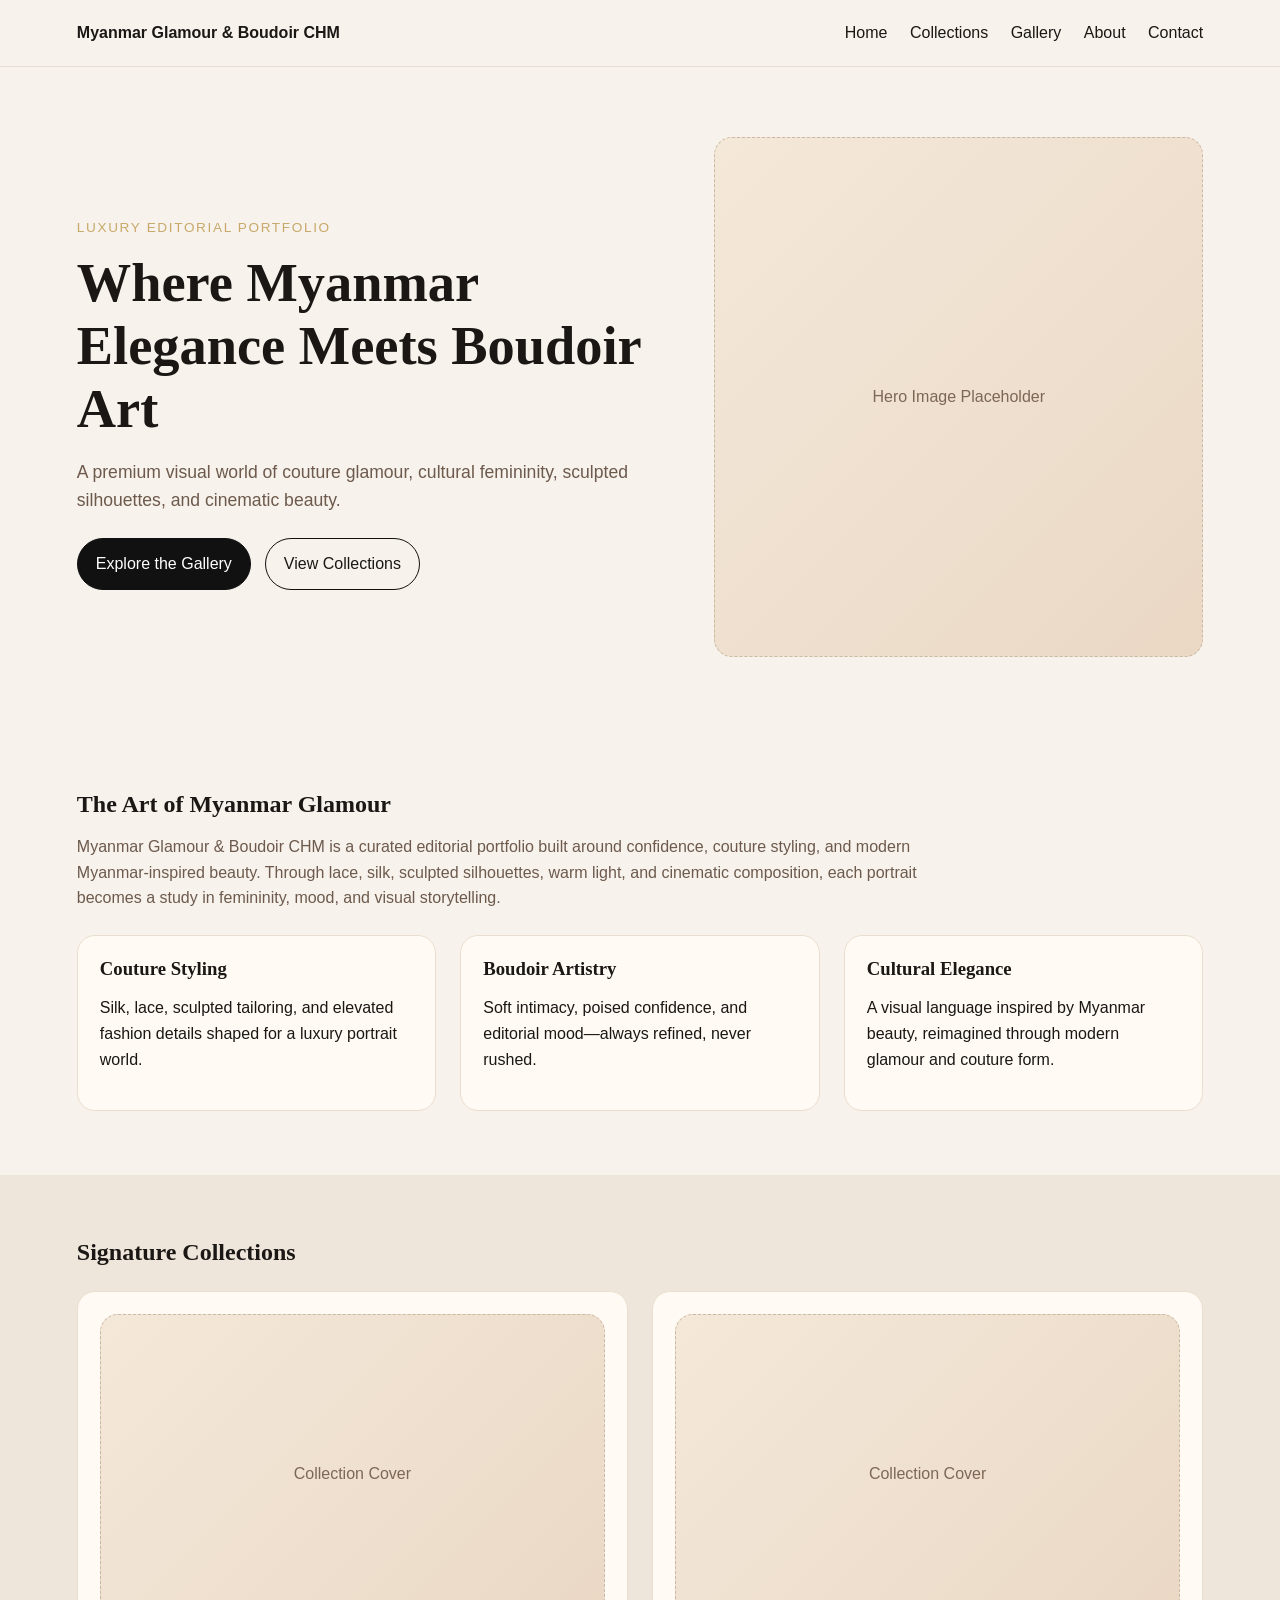
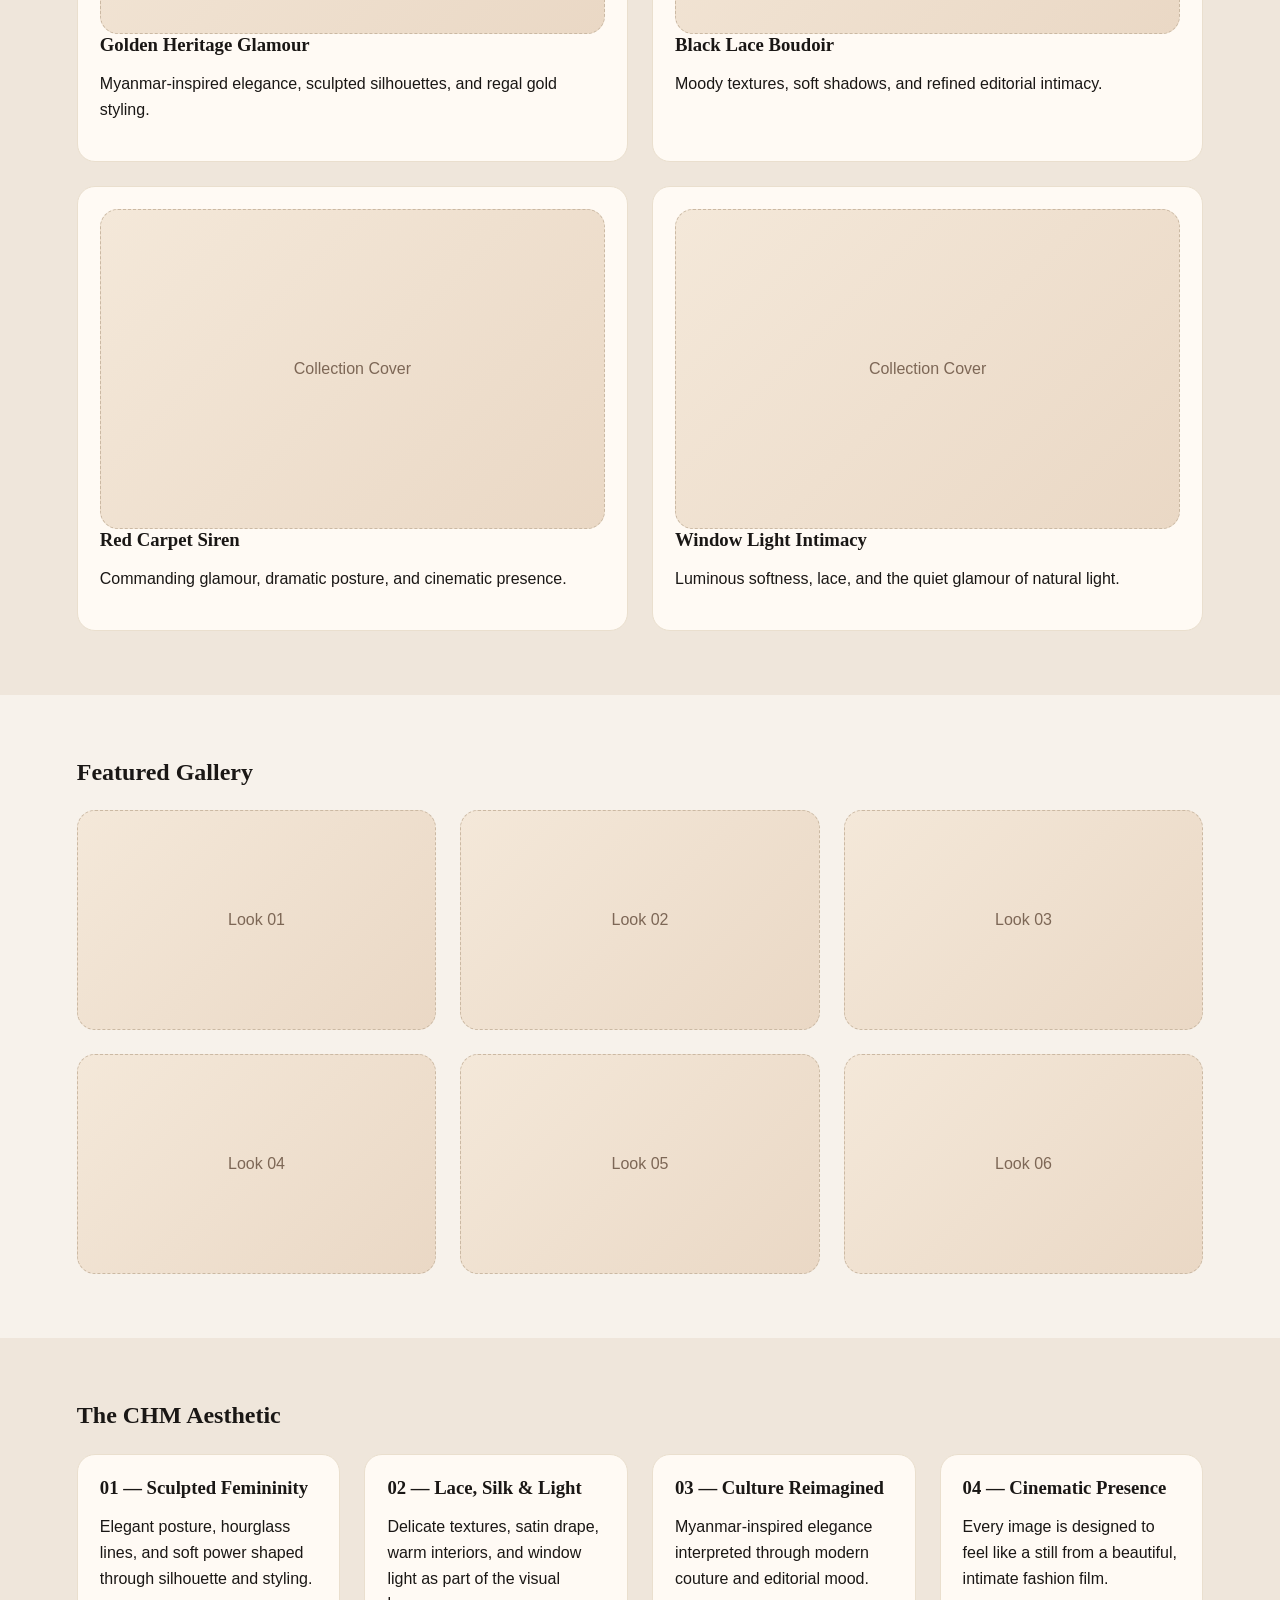
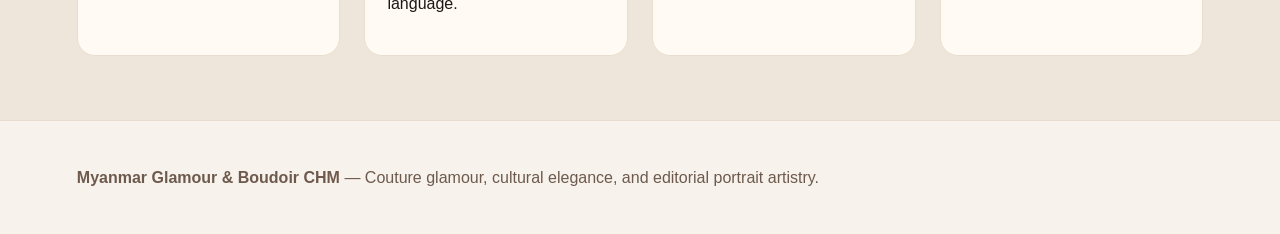
==== index.html @ aed48576 "Add files via upload" ====
<!DOCTYPE html>
<html lang="en">
<head>
  <meta charset="UTF-8">
  <meta name="viewport" content="width=device-width, initial-scale=1.0">
  <title>Myanmar Glamour & Boudoir CHM</title>
  <link rel="stylesheet" href="styles.css">
</head>
<body>
<header class="site-header">
  <div class="logo">Myanmar Glamour & Boudoir CHM</div>
  <nav>
    <a href="index.html">Home</a>
    <a href="collections.html">Collections</a>
    <a href="gallery.html">Gallery</a>
    <a href="about.html">About</a>
    <a href="contact.html">Contact</a>
  </nav>
</header>

<section class="hero">
  <div class="hero-text">
    <p class="eyebrow">Luxury Editorial Portfolio</p>
    <h1>Where Myanmar Elegance Meets Boudoir Art</h1>
    <p class="lead">A premium visual world of couture glamour, cultural femininity, sculpted silhouettes, and cinematic beauty.</p>
    <div class="buttons">
      <a class="btn primary" href="gallery.html">Explore the Gallery</a>
      <a class="btn" href="collections.html">View Collections</a>
    </div>
  </div>
  <div class="hero-card placeholder">Hero Image Placeholder</div>
</section>

<section class="section">
  <h2>The Art of Myanmar Glamour</h2>
  <p class="section-copy">Myanmar Glamour & Boudoir CHM is a curated editorial portfolio built around confidence, couture styling, and modern Myanmar-inspired beauty. Through lace, silk, sculpted silhouettes, warm light, and cinematic composition, each portrait becomes a study in femininity, mood, and visual storytelling.</p>
  <div class="grid three">
    <div class="card"><h3>Couture Styling</h3><p>Silk, lace, sculpted tailoring, and elevated fashion details shaped for a luxury portrait world.</p></div>
    <div class="card"><h3>Boudoir Artistry</h3><p>Soft intimacy, poised confidence, and editorial mood—always refined, never rushed.</p></div>
    <div class="card"><h3>Cultural Elegance</h3><p>A visual language inspired by Myanmar beauty, reimagined through modern glamour and couture form.</p></div>
  </div>
</section>

<section class="section alt">
  <h2>Signature Collections</h2>
  <div class="grid two">
    <div class="collection"><div class="placeholder tall">Collection Cover</div><h3>Golden Heritage Glamour</h3><p>Myanmar-inspired elegance, sculpted silhouettes, and regal gold styling.</p></div>
    <div class="collection"><div class="placeholder tall">Collection Cover</div><h3>Black Lace Boudoir</h3><p>Moody textures, soft shadows, and refined editorial intimacy.</p></div>
    <div class="collection"><div class="placeholder tall">Collection Cover</div><h3>Red Carpet Siren</h3><p>Commanding glamour, dramatic posture, and cinematic presence.</p></div>
    <div class="collection"><div class="placeholder tall">Collection Cover</div><h3>Window Light Intimacy</h3><p>Luminous softness, lace, and the quiet glamour of natural light.</p></div>
  </div>
</section>

<section class="section">
  <h2>Featured Gallery</h2>
  <div class="grid three">
    <div class="placeholder">Look 01</div>
    <div class="placeholder">Look 02</div>
    <div class="placeholder">Look 03</div>
    <div class="placeholder">Look 04</div>
    <div class="placeholder">Look 05</div>
    <div class="placeholder">Look 06</div>
  </div>
</section>

<section class="section alt">
  <h2>The CHM Aesthetic</h2>
  <div class="grid four">
    <div class="card"><h3>01 — Sculpted Femininity</h3><p>Elegant posture, hourglass lines, and soft power shaped through silhouette and styling.</p></div>
    <div class="card"><h3>02 — Lace, Silk & Light</h3><p>Delicate textures, satin drape, warm interiors, and window light as part of the visual language.</p></div>
    <div class="card"><h3>03 — Culture Reimagined</h3><p>Myanmar-inspired elegance interpreted through modern couture and editorial mood.</p></div>
    <div class="card"><h3>04 — Cinematic Presence</h3><p>Every image is designed to feel like a still from a beautiful, intimate fashion film.</p></div>
  </div>
</section>

<footer class="site-footer">
  <p><strong>Myanmar Glamour & Boudoir CHM</strong> — Couture glamour, cultural elegance, and editorial portrait artistry.</p>
</footer>
</body>
</html>
---- styles.css ----
:root{
  --bg:#f7f2eb; --text:#1a1715; --muted:#6d5a4d; --gold:#c8a96b; --dark:#111111; --panel:#fffaf4;
}
*{box-sizing:border-box} body{margin:0;font-family:Inter,Arial,sans-serif;background:var(--bg);color:var(--text);line-height:1.6}
h1,h2,h3{font-family:Georgia,'Times New Roman',serif;line-height:1.15;margin:0 0 .6rem}
.site-header{display:flex;justify-content:space-between;align-items:center;padding:20px 6vw;border-bottom:1px solid #e7dccf;position:sticky;top:0;background:rgba(247,242,235,.95);backdrop-filter:blur(8px)}
.logo{font-weight:700}
nav a{margin-left:18px;color:var(--text);text-decoration:none}
.hero{display:grid;grid-template-columns:1.1fr .9fr;gap:40px;padding:70px 6vw;align-items:center}
.hero h1{font-size:3.4rem}
.lead{font-size:1.1rem;color:var(--muted);max-width:760px}
.eyebrow{letter-spacing:.12em;text-transform:uppercase;color:var(--gold);font-size:.85rem}
.buttons{display:flex;gap:14px;margin-top:24px}
.btn{display:inline-block;padding:12px 18px;border:1px solid var(--dark);text-decoration:none;color:var(--text);border-radius:999px}
.btn.primary{background:var(--dark);color:#fff}
.section,.page{padding:64px 6vw}
.alt{background:#efe6db}
.section-copy{max-width:860px;color:var(--muted)}
.grid{display:grid;gap:24px;margin-top:24px}
.grid.two{grid-template-columns:repeat(2,1fr)}
.grid.three{grid-template-columns:repeat(3,1fr)}
.grid.four{grid-template-columns:repeat(4,1fr)}
.card,.collection,.collection-block{background:var(--panel);padding:22px;border:1px solid #eadfce;border-radius:18px}
.placeholder{min-height:220px;border-radius:18px;border:1px dashed #cbb9a3;background:linear-gradient(135deg,#f4e8d9,#ead8c5);display:flex;align-items:center;justify-content:center;color:#7d6756}
.placeholder.tall{min-height:320px}.placeholder.wide{min-height:260px}
.hero-card{min-height:520px}
.collection-block{display:grid;grid-template-columns:1fr 1fr;gap:24px;margin-bottom:24px}
.masonry{columns:3 260px;column-gap:20px}
.masonry .placeholder{break-inside:avoid;margin-bottom:20px;min-height:260px}
.page.narrow{max-width:900px;margin:0 auto}
.site-footer{padding:28px 6vw;border-top:1px solid #e7dccf;color:var(--muted)}
.contact-list{padding-left:18px}
@media (max-width: 900px){
  .hero,.grid.two,.grid.three,.grid.four,.collection-block{grid-template-columns:1fr}
  .hero h1{font-size:2.4rem}
  nav{display:none}
}
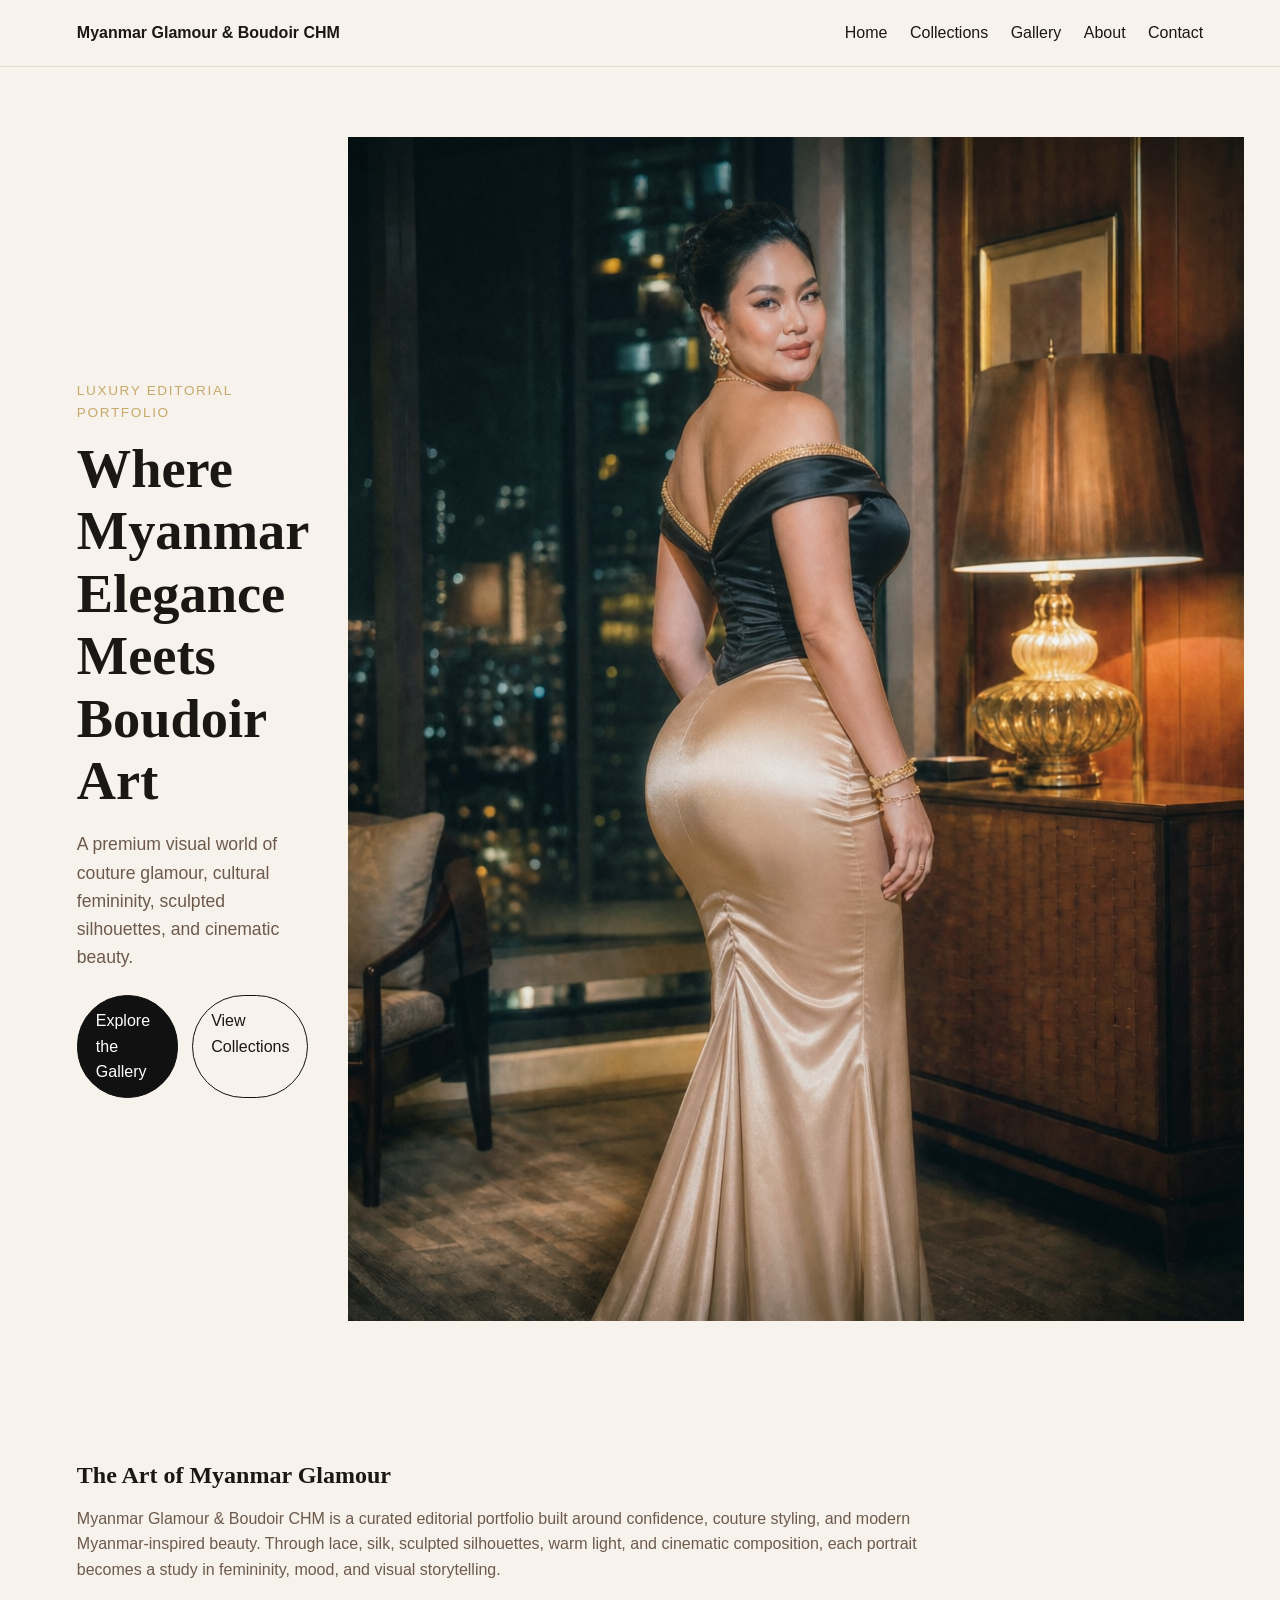
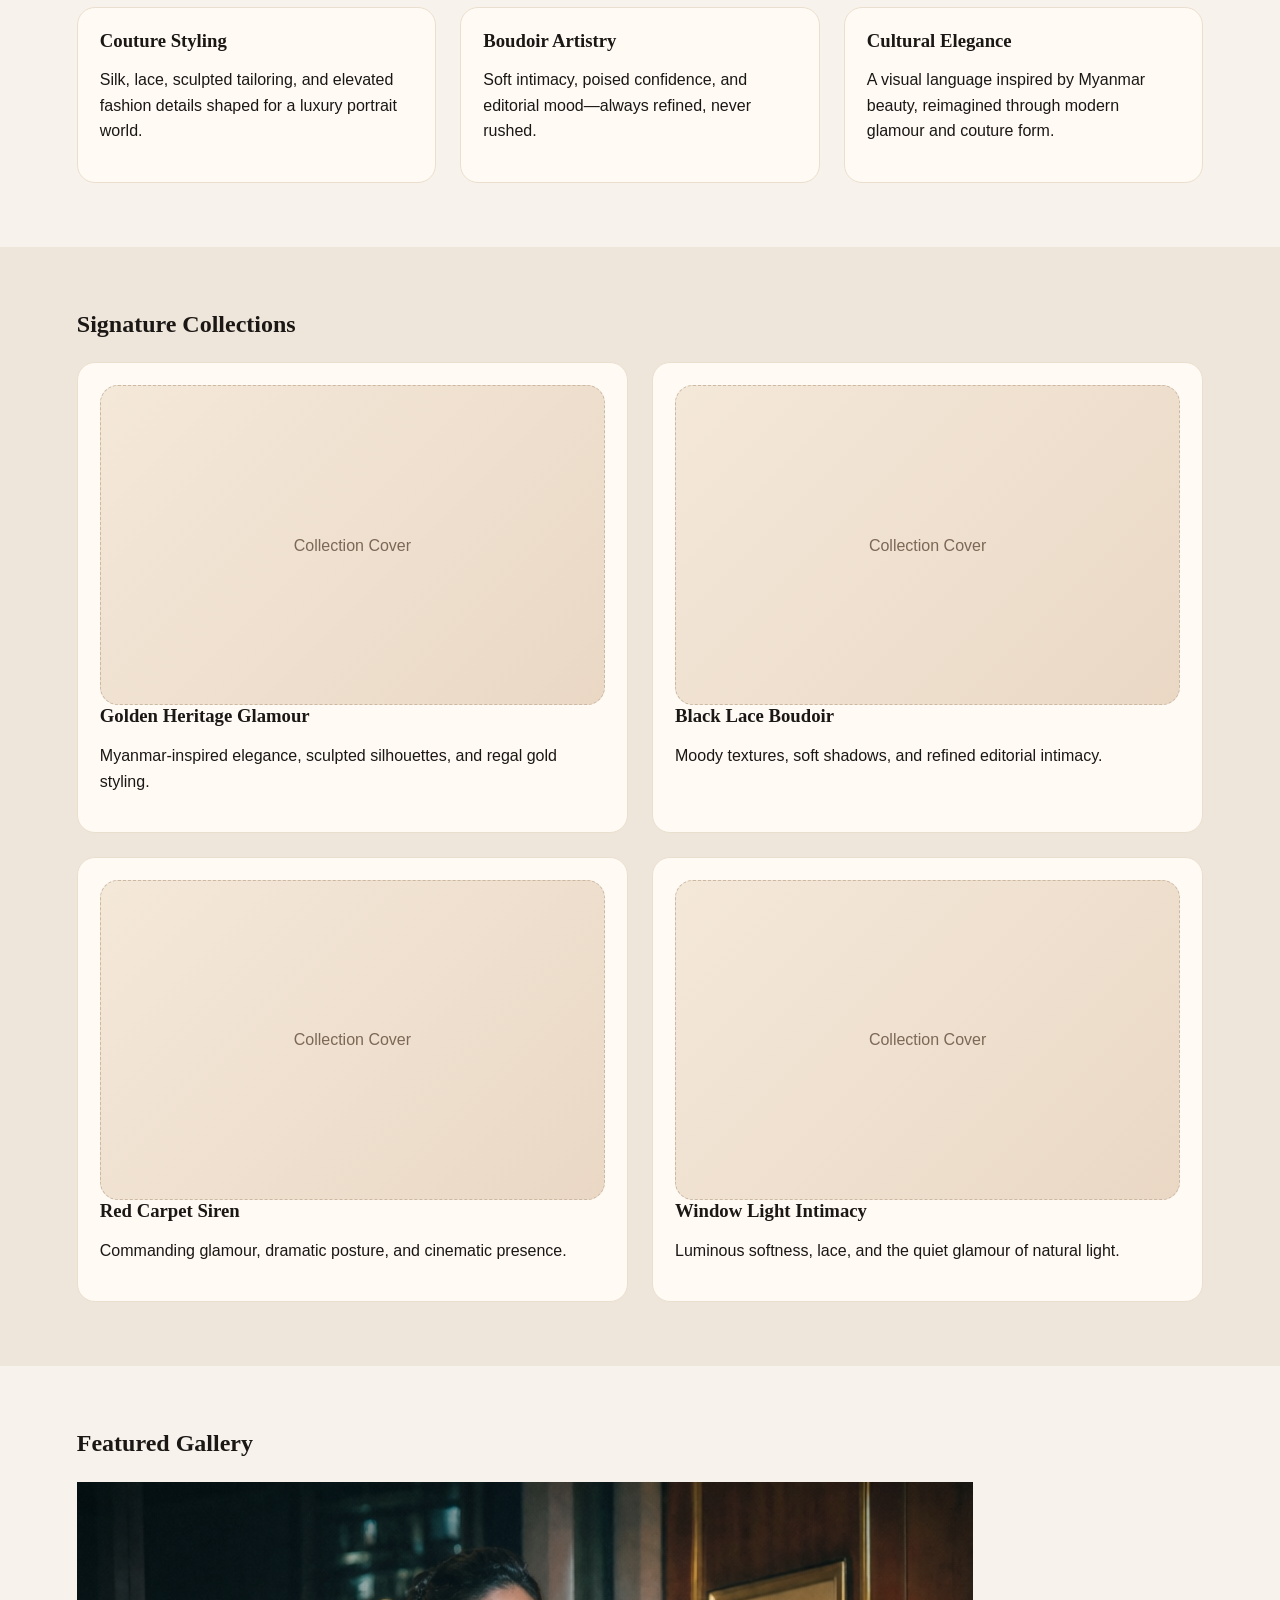
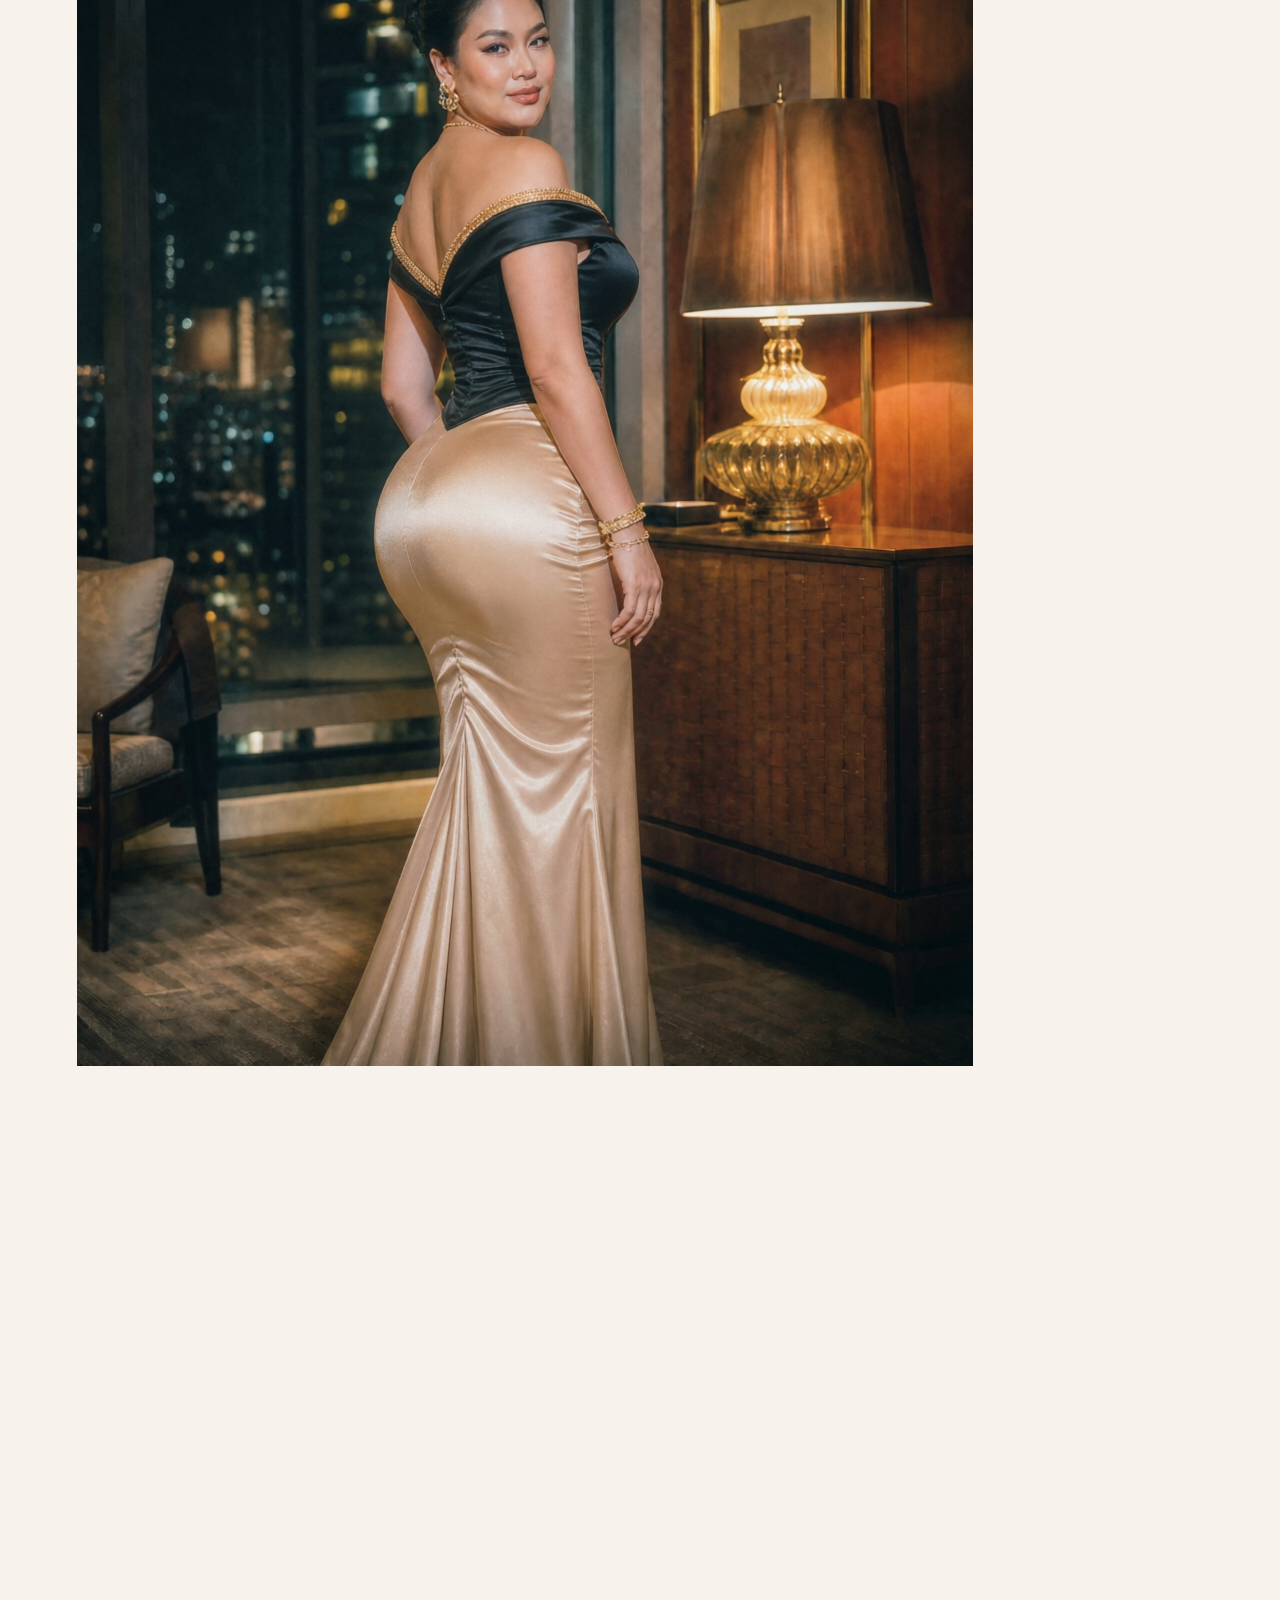
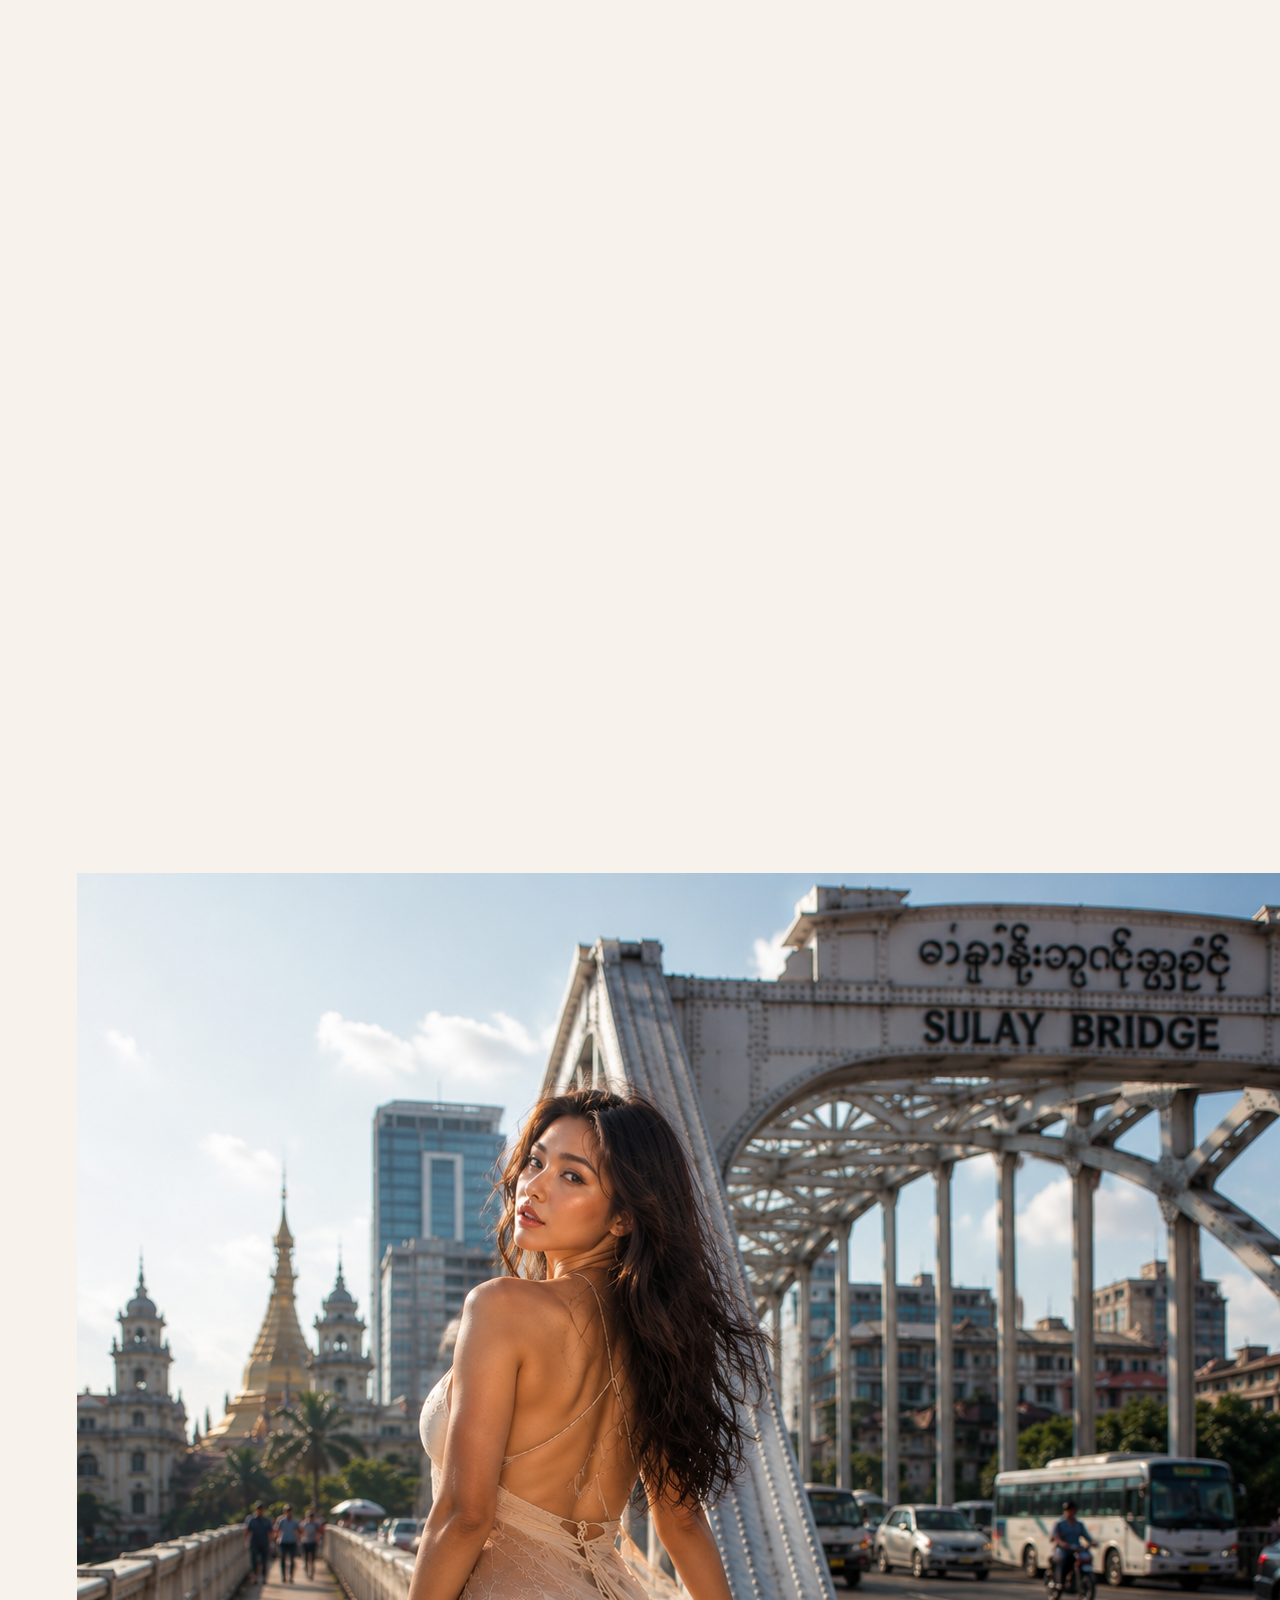
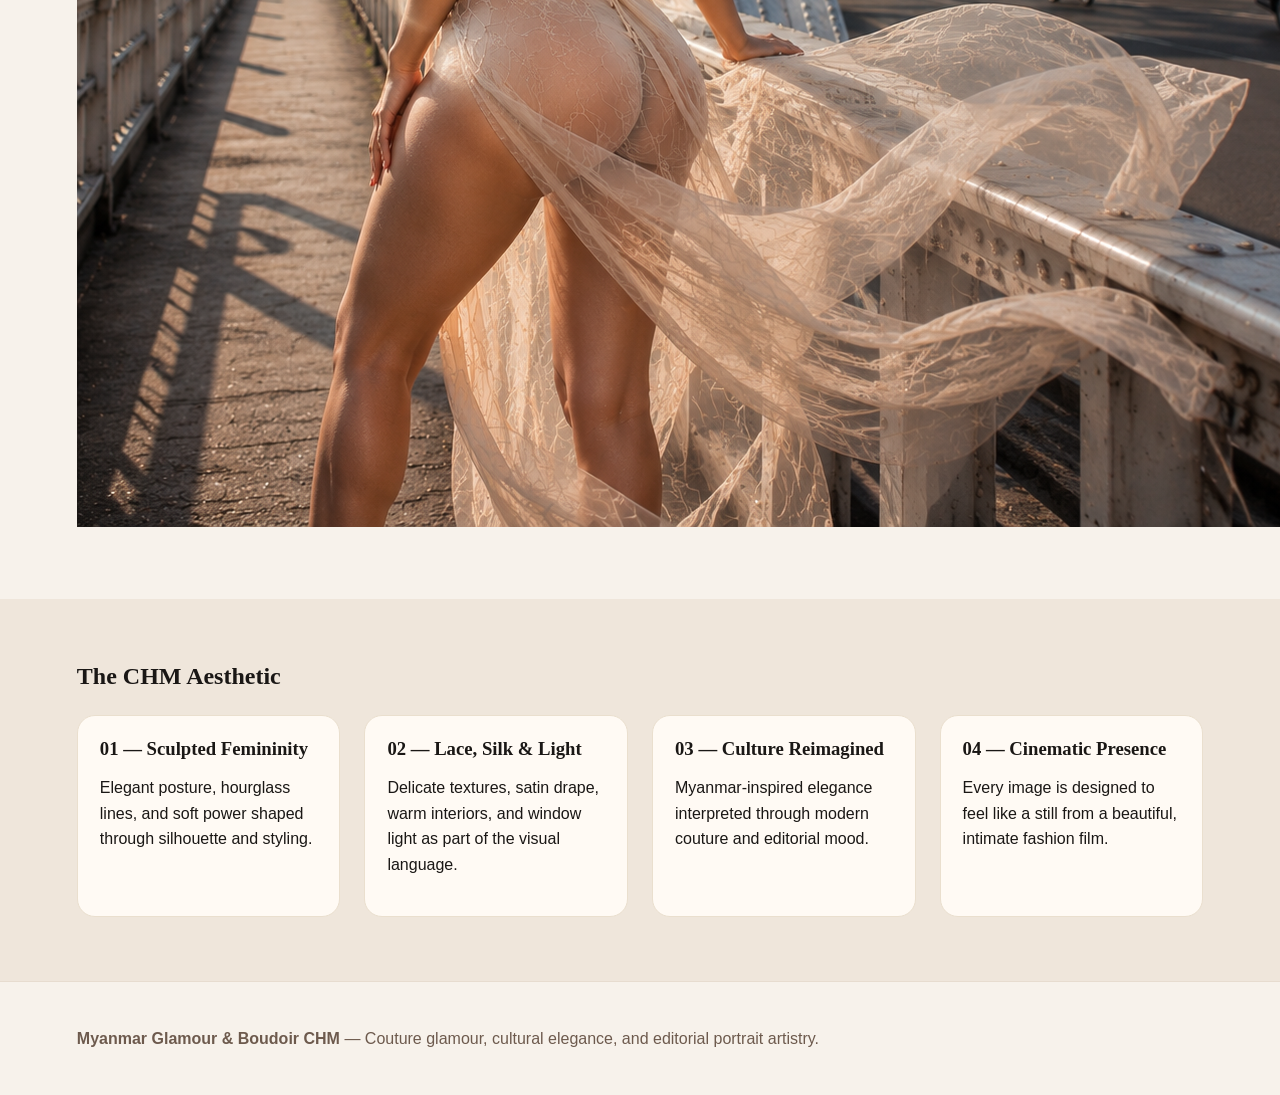
==== commit 1f43317b: "Update index.html" ====
--- a/index.html
+++ b/index.html
@@ -28,7 +28,9 @@
       <a class="btn" href="collections.html">View Collections</a>
     </div>
   </div>
-  <div class="hero-card placeholder">Hero Image Placeholder</div>
+   <div class="hero-card image-card">
+  <img src="Lady1.png" alt="CHM Hero Portrait">
+   </div>
 </section>
 
 <section class="section">
@@ -54,12 +56,10 @@
 <section class="section">
   <h2>Featured Gallery</h2>
   <div class="grid three">
-    <div class="placeholder">Look 01</div>
-    <div class="placeholder">Look 02</div>
-    <div class="placeholder">Look 03</div>
-    <div class="placeholder">Look 04</div>
-    <div class="placeholder">Look 05</div>
-    <div class="placeholder">Look 06</div>
+    <div class="image-card"><img src="Lady1.png" alt="Featured look 1"></div>
+    <div class="image-card"><img src="Lady2.jpg" alt="Featured look 2"></div>
+    <div class="image-card"><img src="Lady3.jpg" alt="Featured look 3"></div>
+    <div class="image-card"><img src="Lady4.png" alt="Featured look 4"></div>
   </div>
 </section>
 
